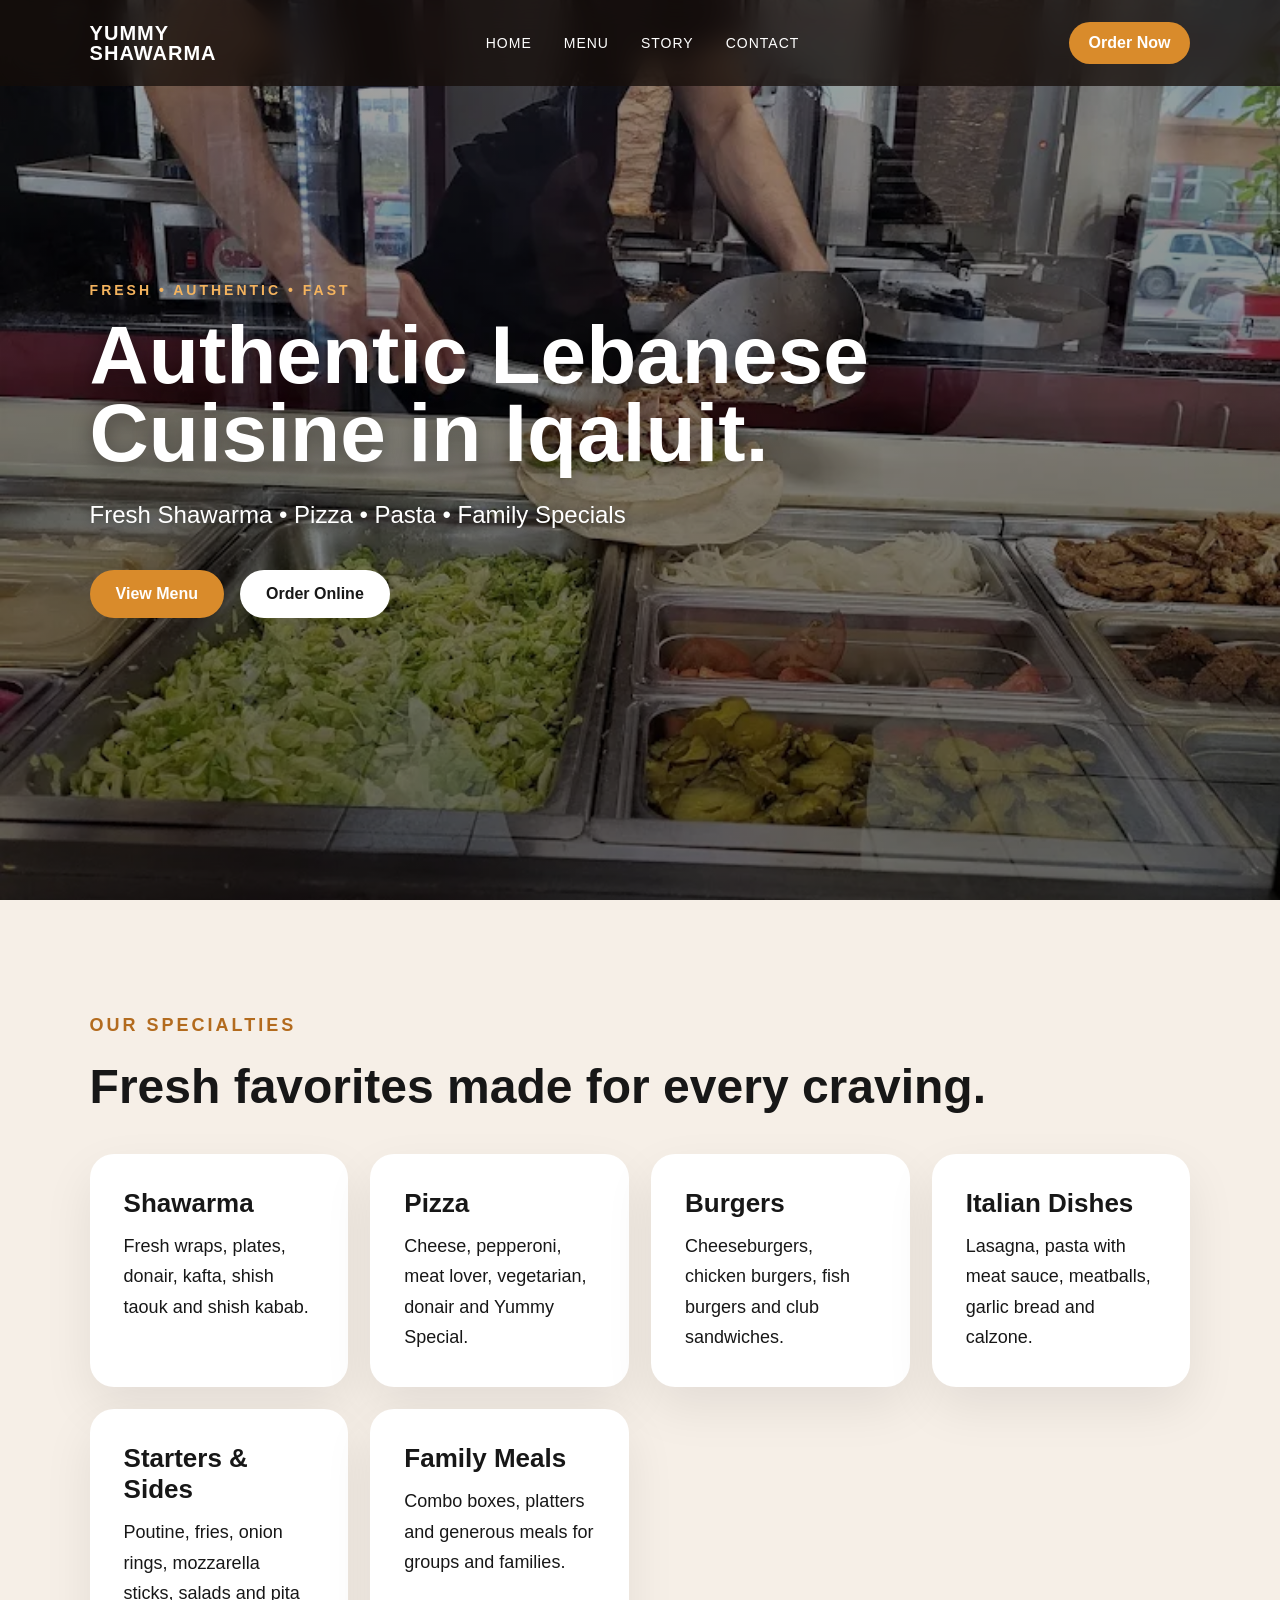
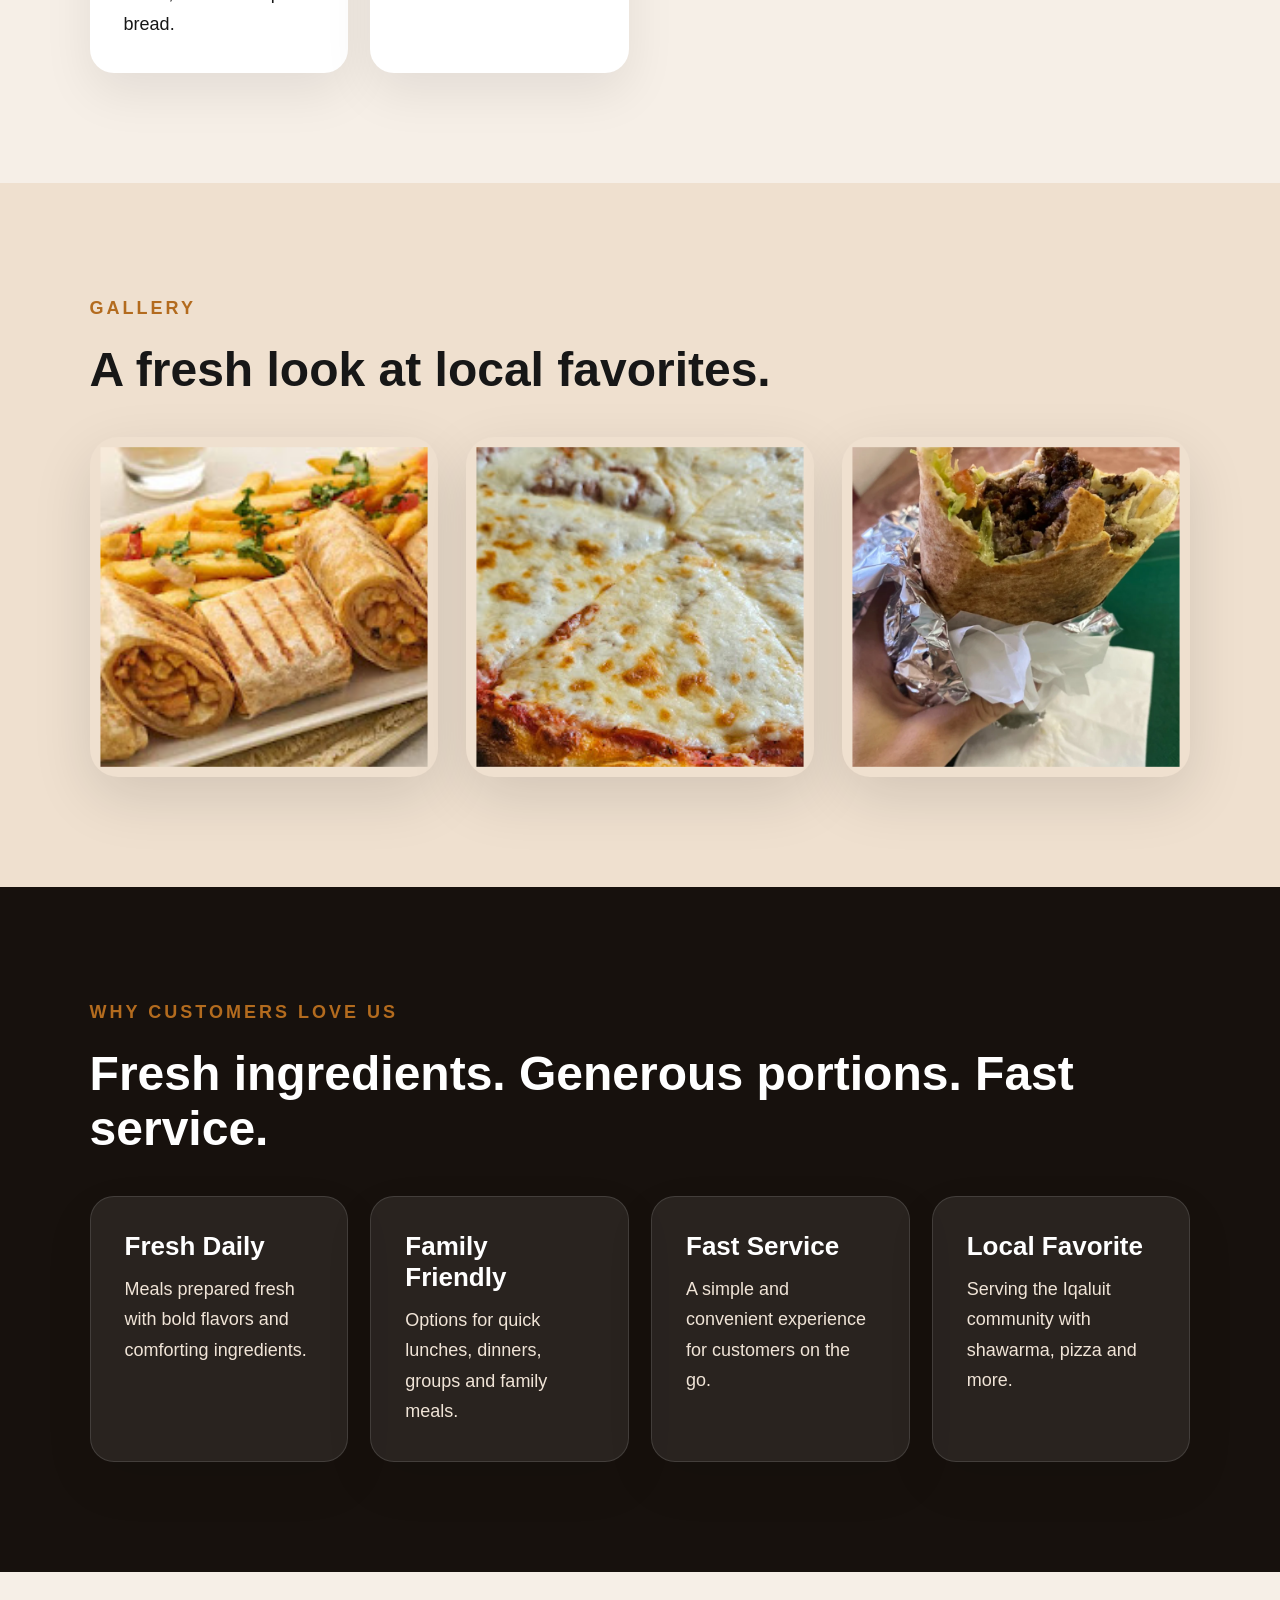
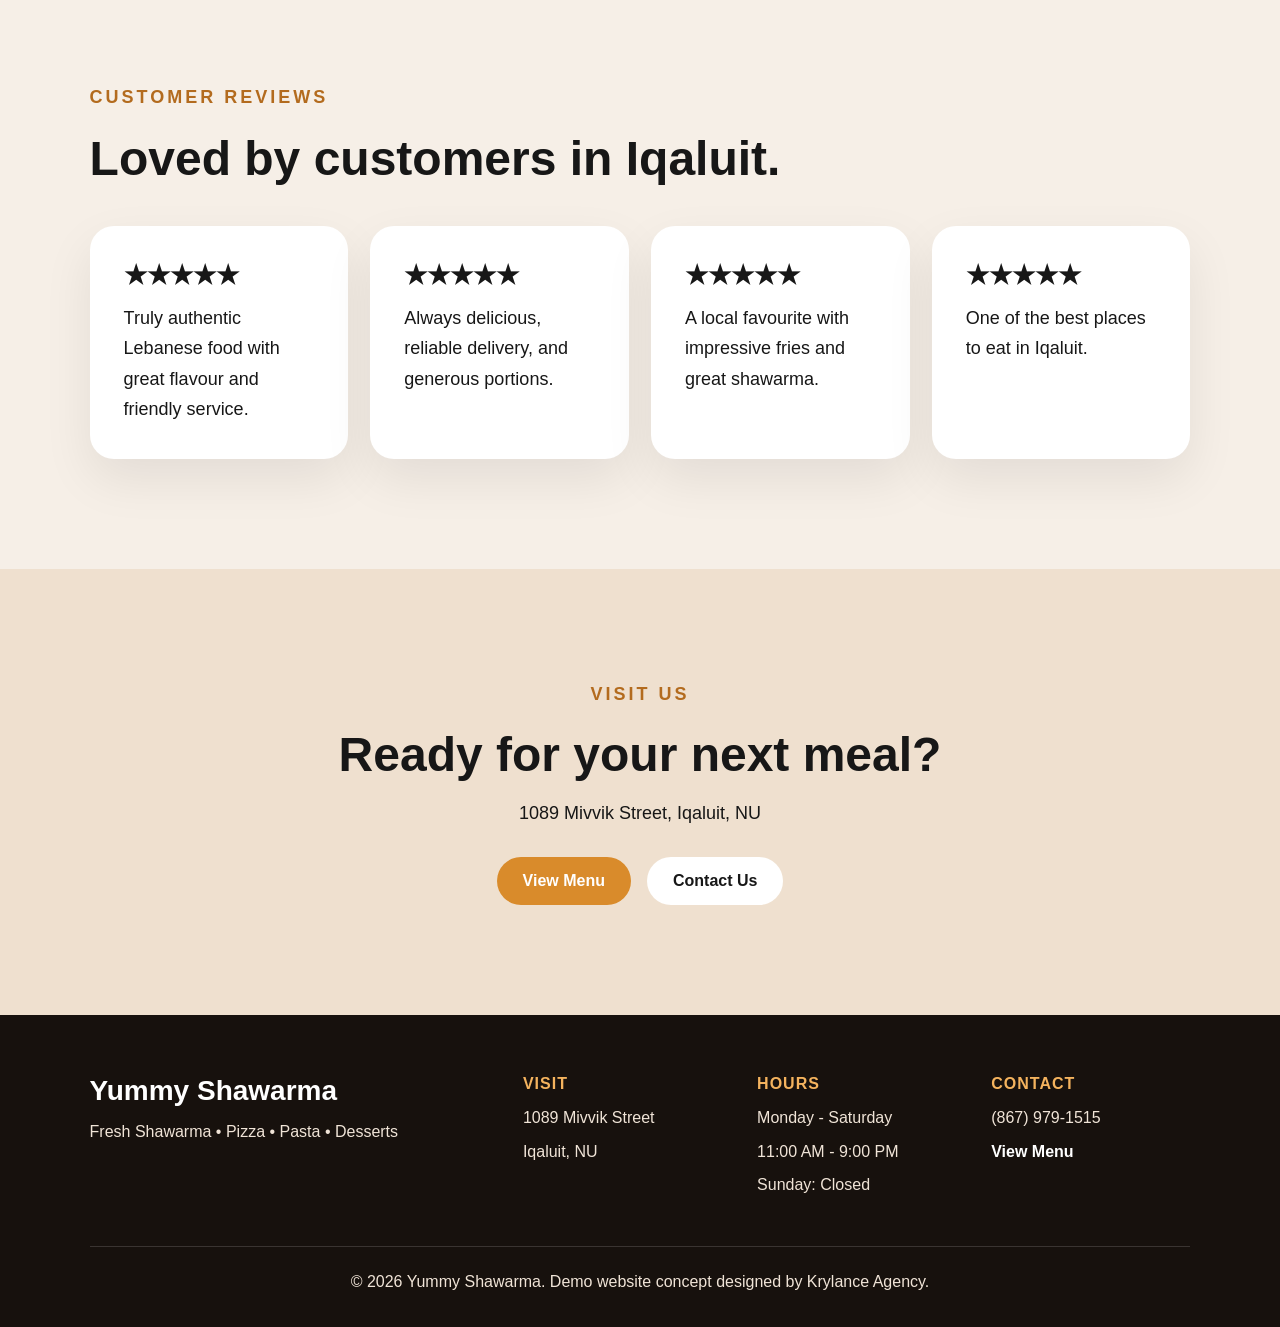
==== index.html @ 64350ca5 "Initial Yummy Shawarma Demo" ====
<!DOCTYPE html>
<html lang="en">
<head>
  <meta charset="UTF-8" />
  <meta name="viewport" content="width=device-width, initial-scale=1.0" />

  <title>Yummy Shawarma | Lebanese Cuisine in Iqaluit</title>
  <meta name="description" content="Yummy Shawarma demo website designed by Krylance Agency." />

  <link rel="stylesheet" href="style.css" />
</head>

<body>
  <header class="navbar">
    <a href="index.html" class="brand">
      <span>Yummy</span>
      <span>Shawarma</span>
    </a>

    <nav class="nav-links">
      <a href="index.html">Home</a>
      <a href="menu.html">Menu</a>
      <a href="about.html">Story</a>
      <a href="contact.html">Contact</a>
    </nav>

    <a href="contact.html" class="nav-button">Order Now</a>
  </header>

  <main>
    <section class="hero home-hero">
      <div class="hero-content">
        <p class="eyebrow">Fresh • Authentic • Fast</p>
        <h1>Authentic Lebanese Cuisine in Iqaluit.</h1>
        <p class="hero-text">Fresh Shawarma • Pizza • Pasta • Family Specials</p>

        <div class="hero-actions">
          <a href="menu.html" class="btn primary">View Menu</a>
          <a href="contact.html" class="btn secondary">Order Online</a>
        </div>
      </div>
    </section>

    <section class="section specialties">
      <p class="eyebrow dark">Our Specialties</p>
      <h2>Fresh favorites made for every craving.</h2>

      <div class="specialty-grid">
        <article class="specialty-card">
          <h3>Shawarma</h3>
          <p>Fresh wraps, plates, donair, kafta, shish taouk and shish kabab.</p>
        </article>

        <article class="specialty-card">
          <h3>Pizza</h3>
          <p>Cheese, pepperoni, meat lover, vegetarian, donair and Yummy Special.</p>
        </article>

        <article class="specialty-card">
          <h3>Burgers</h3>
          <p>Cheeseburgers, chicken burgers, fish burgers and club sandwiches.</p>
        </article>

        <article class="specialty-card">
          <h3>Italian Dishes</h3>
          <p>Lasagna, pasta with meat sauce, meatballs, garlic bread and calzone.</p>
        </article>

        <article class="specialty-card">
          <h3>Starters & Sides</h3>
          <p>Poutine, fries, onion rings, mozzarella sticks, salads and pita bread.</p>
        </article>

        <article class="specialty-card">
          <h3>Family Meals</h3>
          <p>Combo boxes, platters and generous meals for groups and families.</p>
        </article>
      </div>
    </section>

    <section class="section gallery-section">
      <p class="eyebrow dark">Gallery</p>
      <h2>A fresh look at local favorites.</h2>

      <div class="gallery-grid">
        <article class="gallery-card">
          <img src="assets/images/shawarma.jpg" alt="Shawarma">
        </article>

        <article class="gallery-card pizza-card">
          <img src="assets/images/pizza.jpg" alt="Pizza">
        </article>

        <article class="gallery-card">
          <img src="assets/images/shawarma-2.jpg" alt="Shawarma plate">
        </article>
      </div>
    </section>

    <section class="section why-section">
      <p class="eyebrow dark">Why Customers Love Us</p>
      <h2>Fresh ingredients. Generous portions. Fast service.</h2>

      <div class="specialty-grid">
        <article class="specialty-card">
          <h3>Fresh Daily</h3>
          <p>Meals prepared fresh with bold flavors and comforting ingredients.</p>
        </article>

        <article class="specialty-card">
          <h3>Family Friendly</h3>
          <p>Options for quick lunches, dinners, groups and family meals.</p>
        </article>

        <article class="specialty-card">
          <h3>Fast Service</h3>
          <p>A simple and convenient experience for customers on the go.</p>
        </article>

        <article class="specialty-card">
          <h3>Local Favorite</h3>
          <p>Serving the Iqaluit community with shawarma, pizza and more.</p>
        </article>
      </div>
    </section>

    <section class="section reviews-section">
      <p class="eyebrow dark">Customer Reviews</p>
      <h2>Loved by customers in Iqaluit.</h2>

      <div class="specialty-grid">
        <article class="specialty-card">
          <h3>★★★★★</h3>
          <p>Truly authentic Lebanese food with great flavour and friendly service.</p>
        </article>

        <article class="specialty-card">
          <h3>★★★★★</h3>
          <p>Always delicious, reliable delivery, and generous portions.</p>
        </article>

        <article class="specialty-card">
          <h3>★★★★★</h3>
          <p>A local favourite with impressive fries and great shawarma.</p>
        </article>

        <article class="specialty-card">
          <h3>★★★★★</h3>
          <p>One of the best places to eat in Iqaluit.</p>
        </article>
      </div>
    </section>

    <section class="section home-contact">
      <p class="eyebrow dark">Visit Us</p>
      <h2>Ready for your next meal?</h2>

      <p>1089 Mivvik Street, Iqaluit, NU</p>

      <div class="hero-actions contact-buttons">
        <a href="menu.html" class="btn primary">View Menu</a>
        <a href="contact.html" class="btn secondary">Contact Us</a>
      </div>
    </section>
  </main>

  <footer class="footer">
    <div class="footer-grid">
      <div>
        <h3>Yummy Shawarma</h3>
        <p>Fresh Shawarma • Pizza • Pasta • Desserts</p>
      </div>

      <div>
        <h4>Visit</h4>
        <p>1089 Mivvik Street</p>
        <p>Iqaluit, NU</p>
      </div>

      <div>
        <h4>Hours</h4>
        <p>Monday - Saturday</p>
        <p>11:00 AM - 9:00 PM</p>
        <p>Sunday: Closed</p>
      </div>

      <div>
        <h4>Contact</h4>
        <p>(867) 979-1515</p>
        <p><a href="menu.html">View Menu</a></p>
      </div>
    </div>

    <div class="footer-bottom">
      <p>© 2026 Yummy Shawarma. Demo website concept designed by Krylance Agency.</p>
    </div>
  </footer>

  <script src="script.js"></script>
</body>
</html>
---- style.css ----
* {
  margin: 0;
  padding: 0;
  box-sizing: border-box;
}

html {
  scroll-behavior: smooth;
}

body {
  font-family: Arial, sans-serif;
  background: #f6efe7;
  color: #171717;
}

.navbar {
  position: fixed;
  top: 0;
  width: 100%;
  z-index: 100;
  padding: 22px 7%;
  display: flex;
  align-items: center;
  justify-content: space-between;
  background: rgba(20, 12, 8, 0.75);
  backdrop-filter: blur(14px);
}

.brand {
  color: white;
  text-decoration: none;
  font-size: 20px;
  font-weight: 900;
  letter-spacing: 1px;
  line-height: 1;
  display: flex;
  flex-direction: column;
  text-transform: uppercase;
}

.nav-links {
  display: flex;
  gap: 32px;
}

.nav-links a {
  color: white;
  text-decoration: none;
  font-size: 14px;
  text-transform: uppercase;
  letter-spacing: 1px;
}

.nav-button {
  background: #d98b2b;
  color: white;
  text-decoration: none;
  padding: 12px 20px;
  border-radius: 999px;
  font-weight: 700;
}

.hero {
  min-height: 100vh;
  display: flex;
  align-items: center;
  padding: 0 7%;
  color: white;
}

.home-hero {
  background:
    linear-gradient(rgba(0, 0, 0, 0.35), rgba(0, 0, 0, 0.60)),
    url("assets/images/hero.jpg");
  background-size: cover;
  background-position: center;
  background-repeat: no-repeat;
}

.hero-content {
  max-width: 900px;
  position: relative;
  z-index: 2;
}

.eyebrow {
  text-transform: uppercase;
  letter-spacing: 3px;
  font-size: 14px;
  font-weight: 800;
  color: #f4b35e;
  margin-bottom: 18px;
}

.eyebrow.dark {
  color: #b36b1e;
}

.hero h1 {
  font-size: 82px;
  line-height: 0.95;
  max-width: 950px;
  margin-bottom: 24px;
  text-shadow: 0 4px 20px rgba(0,0,0,0.4);
}

.hero-text {
  font-size: 24px;
  line-height: 1.7;
  max-width: 700px;
  margin-bottom: 34px;
  text-shadow: 0 2px 10px rgba(0,0,0,0.4);
}

.hero-actions {
  display: flex;
  gap: 16px;
}

.btn {
  display: inline-block;
  text-decoration: none;
  padding: 15px 26px;
  border-radius: 999px;
  font-weight: 800;
}

.btn.primary {
  background: #d98b2b;
  color: white;
}

.btn.secondary {
  background: white;
  color: #171717;
}

.section {
  padding: 110px 7%;
}

.section h2 {
  font-size: 48px;
  margin-bottom: 22px;
}

.section p {
  font-size: 18px;
  line-height: 1.7;
}

.specialties,
.reviews-section,
.story-section,
.contact-page,
.menu-tabs-section {
  background: #f6efe7;
}

.specialty-grid {
  display: grid;
  grid-template-columns: repeat(4, 1fr);
  gap: 22px;
  margin-top: 40px;
}

.specialty-card {
  background: white;
  padding: 34px;
  border-radius: 24px;
  box-shadow: 0 20px 50px rgba(0,0,0,0.08);
}

.specialty-card h3 {
  font-size: 26px;
  margin-bottom: 12px;
}

.gallery-section {
  background: #efe0cf;
}

.gallery-grid {
  display: grid;
  grid-template-columns: repeat(3, 1fr);
  gap: 28px;
  margin-top: 40px;
}

.gallery-card {
  height: 340px;
  border-radius: 28px;
  overflow: hidden;
  background: #efe0cf;
  box-shadow: 0 20px 60px rgba(0,0,0,0.12);
}

.gallery-card img {
  width: 100%;
  height: 100%;
  object-fit: cover;
  object-position: center;
  display: block;
  transform: scale(0.94);
  transition: transform 0.4s ease;
}

.pizza-card img {
  object-fit: cover;
  object-position: center 45%;
  transform: scale(0.94);
  background: #efe0cf;
}

.gallery-card:hover img {
  transform: scale(0.98);
}

.why-section {
  background: #17110d;
  color: white;
}

.why-section .specialty-card {
  background: rgba(255,255,255,0.08);
  color: white;
  border: 1px solid rgba(255,255,255,0.12);
}

.why-section .specialty-card p {
  color: #f0e4d7;
}

.home-contact {
  background: #efe0cf;
  text-align: center;
}

.home-contact h2 {
  margin-bottom: 16px;
}

.home-contact .contact-buttons {
  justify-content: center;
  margin-top: 28px;
}

.page-hero {
  min-height: 70vh;
  padding: 140px 7% 80px;
  display: flex;
  align-items: center;
  background: #17110d;
  color: white;
}

.page-hero h1 {
  font-size: 64px;
  line-height: 1;
  max-width: 850px;
  margin-bottom: 20px;
}

.page-hero p {
  font-size: 20px;
  max-width: 650px;
}

.menu-tabs {
  display: flex;
  gap: 14px;
  flex-wrap: wrap;
  margin-bottom: 50px;
}

.tab-btn {
  border: 1px solid #d7b892;
  background: transparent;
  padding: 12px 18px;
  border-radius: 999px;
  cursor: pointer;
  font-weight: 800;
  color: #17110d;
}

.tab-btn.active {
  background: #17110d;
  color: white;
}

.menu-content {
  display: none;
}

.menu-content.active {
  display: block;
}

.menu-content h2 {
  font-size: 46px;
  margin-bottom: 30px;
}

.menu-list {
  background: white;
  border-radius: 28px;
  padding: 20px 34px;
  box-shadow: 0 20px 60px rgba(0,0,0,0.08);
}

.menu-row {
  display: flex;
  justify-content: space-between;
  gap: 30px;
  padding: 26px 0;
  border-bottom: 1px solid #ead8c4;
}

.menu-row:last-child {
  border-bottom: none;
}

.menu-row h3 {
  font-size: 24px;
  margin-bottom: 8px;
}

.menu-row p {
  color: #5f5349;
}

.menu-row span {
  font-weight: 900;
  font-size: 18px;
  white-space: nowrap;
}

.menu-row.featured {
  background: #fff7ec;
  margin: 0 -18px;
  padding: 26px 18px;
  border-radius: 18px;
}

.menu-title {
  display: flex;
  align-items: center;
  gap: 12px;
  flex-wrap: wrap;
}

.menu-title small {
  background: #d98b2b;
  color: white;
  padding: 5px 10px;
  border-radius: 999px;
  font-size: 12px;
  font-weight: 900;
  text-transform: uppercase;
  letter-spacing: 0.5px;
}

.story-content {
  max-width: 900px;
}

.story-content p {
  margin-bottom: 22px;
}

.contact-layout {
  display: grid;
  grid-template-columns: 1fr 1fr;
  gap: 30px;
  align-items: stretch;
}

.contact-card {
  background: white;
  max-width: 850px;
  padding: 44px;
  border-radius: 28px;
  box-shadow: 0 20px 60px rgba(0,0,0,0.08);
}

.contact-card h2 {
  margin-bottom: 24px;
}

.contact-card p {
  margin-bottom: 14px;
}

.contact-actions {
  margin-top: 28px;
  display: flex;
  gap: 16px;
}

.map-card {
  background: #17110d;
  color: white;
  min-height: 420px;
  border-radius: 28px;
  overflow: hidden;
}

.map-card iframe {
  width: 100%;
  height: 100%;
  border: 0;
}

.footer {
  background: #17110d;
  color: white;
  padding: 60px 7% 25px;
  width: 100%;
}

.footer-grid {
  display: grid;
  grid-template-columns: 2fr 1fr 1fr 1fr;
  gap: 35px;
  margin-bottom: 40px;
}

.footer h3 {
  font-size: 28px;
  margin-bottom: 12px;
}

.footer h4 {
  color: #f4b35e;
  margin-bottom: 12px;
  font-size: 16px;
  text-transform: uppercase;
  letter-spacing: 1px;
}

.footer p {
  color: #f0e4d7;
  margin-bottom: 8px;
  line-height: 1.6;
}

.footer a {
  color: white;
  text-decoration: none;
  font-weight: 800;
}

.footer-bottom {
  border-top: 1px solid rgba(255,255,255,0.15);
  padding-top: 22px;
  text-align: center;
}

@media (max-width: 900px) {
  .nav-links {
    display: none;
  }

  .hero {
    padding-top: 100px;
  }

  .hero h1 {
    font-size: 42px;
  }

  .hero-text {
    font-size: 19px;
  }

  .hero-actions {
    flex-direction: column;
  }

  .hero-actions .btn {
    text-align: center;
  }

  .page-hero h1 {
    font-size: 44px;
  }

  .section h2 {
    font-size: 36px;
  }

  .specialty-grid,
  .gallery-grid {
    grid-template-columns: 1fr;
  }

  .gallery-card {
    height: 280px;
  }

  .menu-row {
    flex-direction: column;
    gap: 10px;
  }

  .contact-layout {
    grid-template-columns: 1fr;
  }

  .contact-actions {
    flex-direction: column;
  }

  .contact-actions .btn {
    text-align: center;
  }

  .footer-grid {
    grid-template-columns: 1fr;
  }
}
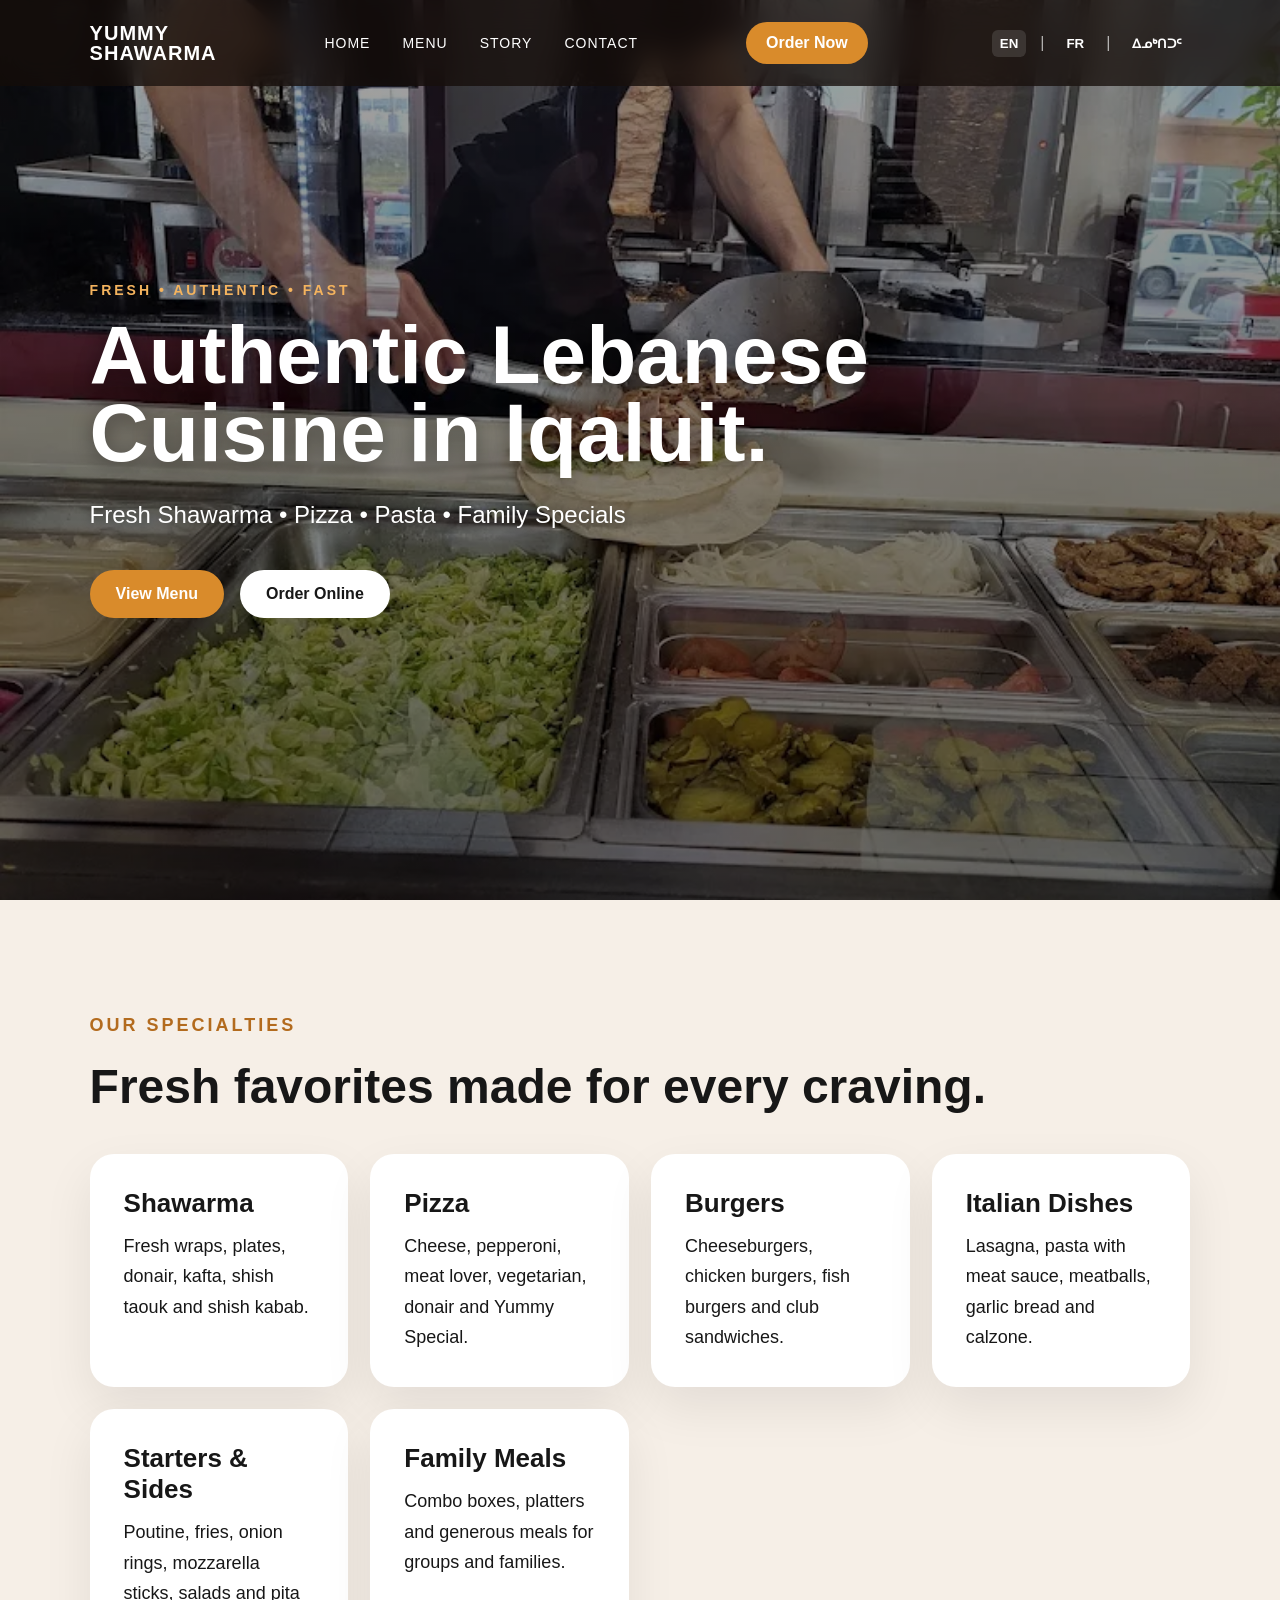
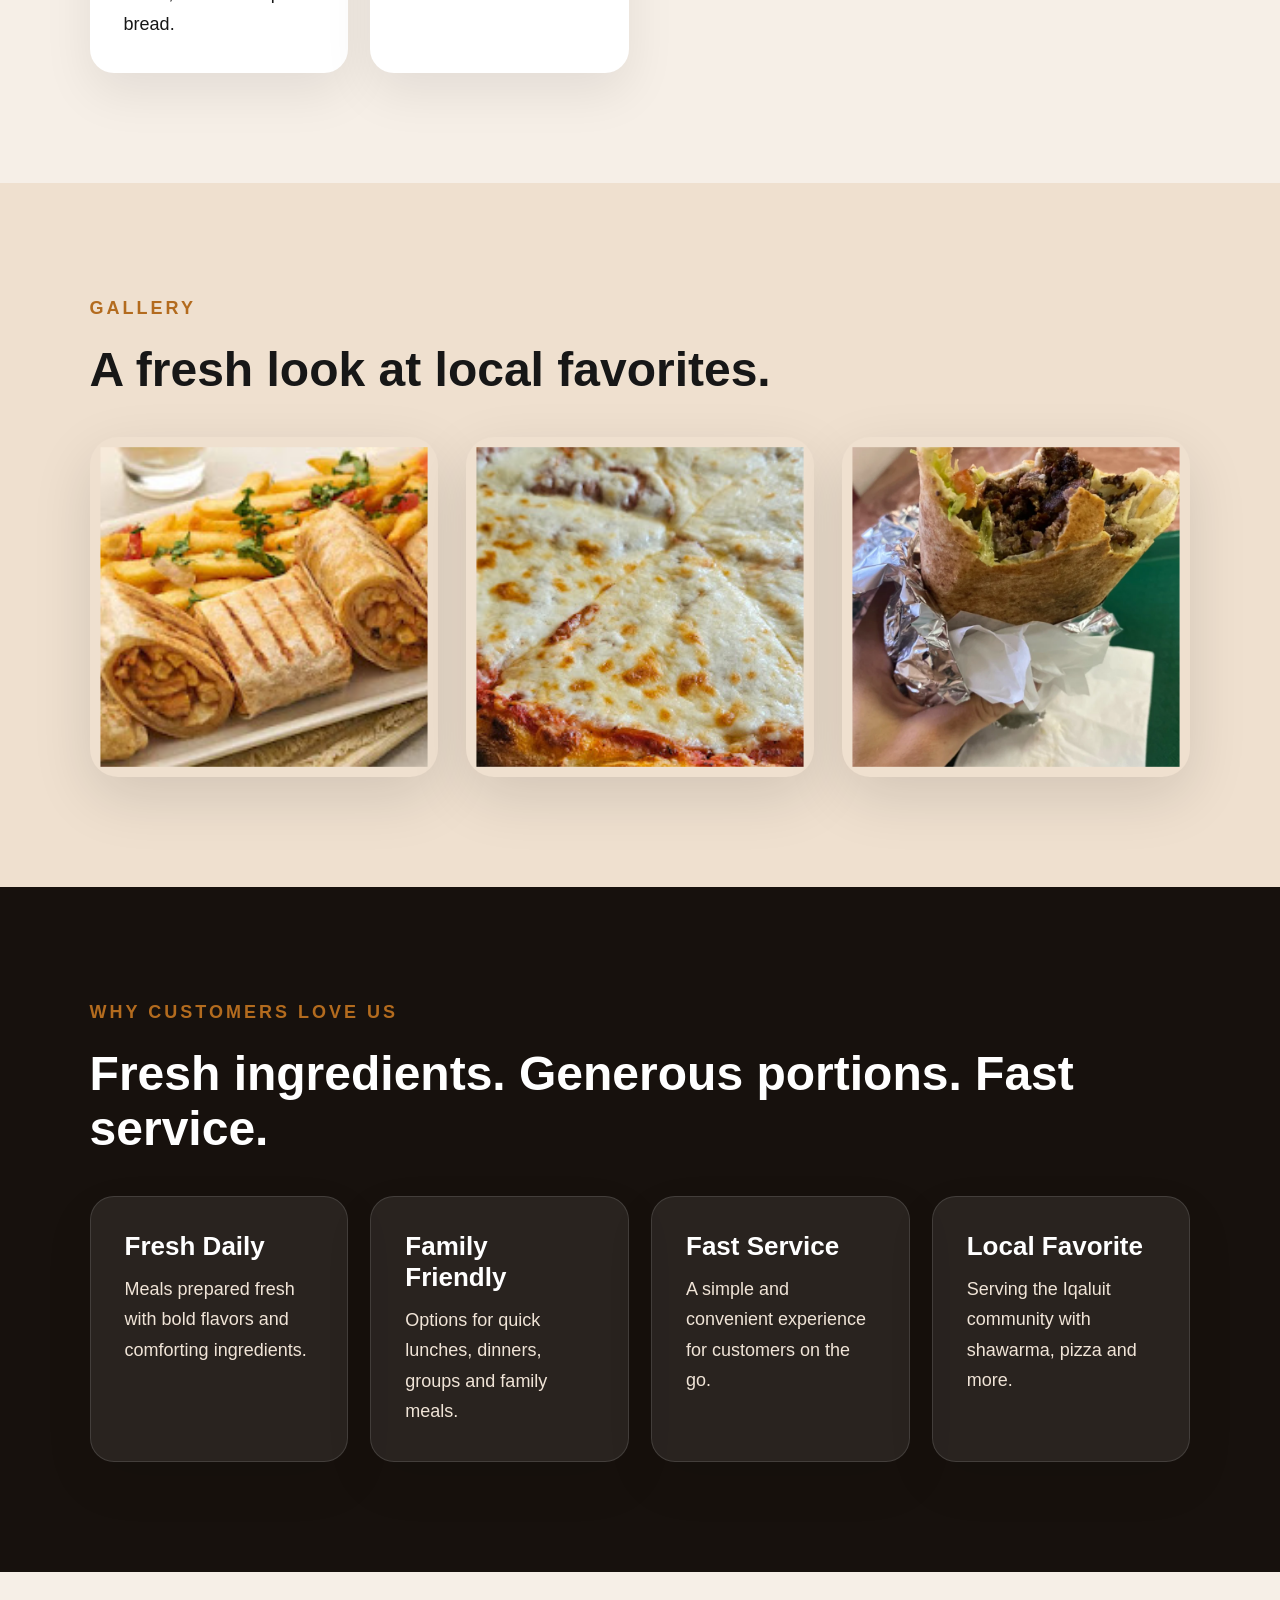
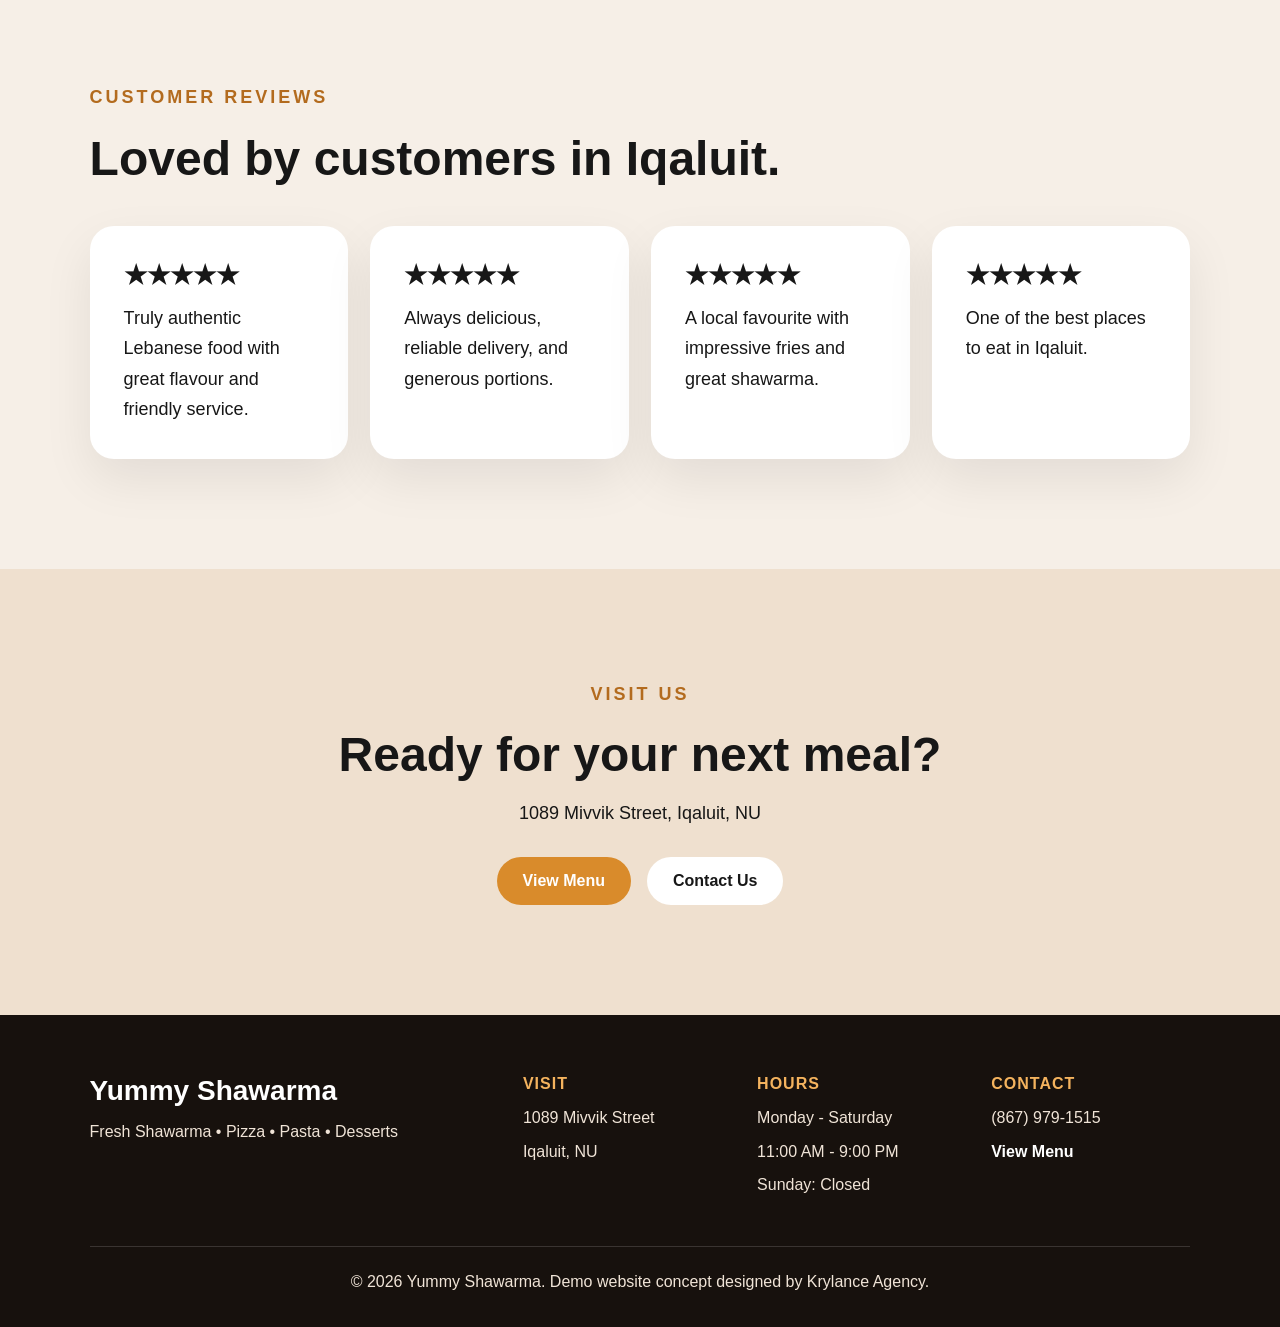
==== commit 5d433b28: "Complete iu translation dictionary and fix script.js syntax" ====
--- a/index.html
+++ b/index.html
@@ -4,7 +4,7 @@
   <meta charset="UTF-8" />
   <meta name="viewport" content="width=device-width, initial-scale=1.0" />
 
-  <title>Yummy Shawarma | Lebanese Cuisine in Iqaluit</title>
+  <title data-i18n="title.home">Yummy Shawarma | Lebanese Cuisine in Iqaluit</title>
   <meta name="description" content="Yummy Shawarma demo website designed by Krylance Agency." />
 
   <link rel="stylesheet" href="style.css" />
@@ -18,62 +18,69 @@
     </a>
 
     <nav class="nav-links">
-      <a href="index.html">Home</a>
-      <a href="menu.html">Menu</a>
-      <a href="about.html">Story</a>
-      <a href="contact.html">Contact</a>
+      <a href="index.html" data-i18n="nav.home">Home</a>
+      <a href="menu.html" data-i18n="nav.menu">Menu</a>
+      <a href="about.html" data-i18n="nav.story">Story</a>
+      <a href="contact.html" data-i18n="nav.contact">Contact</a>
     </nav>
 
-    <a href="contact.html" class="nav-button">Order Now</a>
+    <a href="contact.html" class="nav-button" data-i18n="nav.order">Order Now</a>
+    <div class="lang-switch" aria-label="Language switcher">
+      <button class="lang" data-lang="en">EN</button>
+      <span class="lang-sep">|</span>
+      <button class="lang" data-lang="fr">FR</button>
+      <span class="lang-sep">|</span>
+      <button class="lang" data-lang="iu">ᐃᓄᒃᑎᑐᑦ</button>
+    </div>
   </header>
 
   <main>
     <section class="hero home-hero">
       <div class="hero-content">
-        <p class="eyebrow">Fresh • Authentic • Fast</p>
-        <h1>Authentic Lebanese Cuisine in Iqaluit.</h1>
-        <p class="hero-text">Fresh Shawarma • Pizza • Pasta • Family Specials</p>
+        <p class="eyebrow" data-i18n="home.eyebrow">Fresh • Authentic • Fast</p>
+        <h1 data-i18n="home.h1">Authentic Lebanese Cuisine in Iqaluit.</h1>
+        <p class="hero-text" data-i18n="home.text">Fresh Shawarma • Pizza • Pasta • Family Specials</p>
 
         <div class="hero-actions">
-          <a href="menu.html" class="btn primary">View Menu</a>
-          <a href="contact.html" class="btn secondary">Order Online</a>
+          <a href="menu.html" class="btn primary" data-i18n="home.viewMenu">View Menu</a>
+          <a href="contact.html" class="btn secondary" data-i18n="home.orderOnline">Order Online</a>
         </div>
       </div>
     </section>
 
     <section class="section specialties">
-      <p class="eyebrow dark">Our Specialties</p>
-      <h2>Fresh favorites made for every craving.</h2>
+      <p class="eyebrow dark" data-i18n="specialties.eyebrow">Our Specialties</p>
+      <h2 data-i18n="specialties.h2">Fresh favorites made for every craving.</h2>
 
       <div class="specialty-grid">
         <article class="specialty-card">
-          <h3>Shawarma</h3>
-          <p>Fresh wraps, plates, donair, kafta, shish taouk and shish kabab.</p>
-        </article>
-
-        <article class="specialty-card">
-          <h3>Pizza</h3>
-          <p>Cheese, pepperoni, meat lover, vegetarian, donair and Yummy Special.</p>
-        </article>
-
-        <article class="specialty-card">
-          <h3>Burgers</h3>
-          <p>Cheeseburgers, chicken burgers, fish burgers and club sandwiches.</p>
-        </article>
-
-        <article class="specialty-card">
-          <h3>Italian Dishes</h3>
-          <p>Lasagna, pasta with meat sauce, meatballs, garlic bread and calzone.</p>
-        </article>
-
-        <article class="specialty-card">
-          <h3>Starters & Sides</h3>
-          <p>Poutine, fries, onion rings, mozzarella sticks, salads and pita bread.</p>
-        </article>
-
-        <article class="specialty-card">
-          <h3>Family Meals</h3>
-          <p>Combo boxes, platters and generous meals for groups and families.</p>
+          <h3 data-i18n="spec.shawarma.title">Shawarma</h3>
+          <p data-i18n="spec.shawarma.text">Fresh wraps, plates, donair, kafta, shish taouk and shish kabab.</p>
+        </article>
+
+        <article class="specialty-card">
+          <h3 data-i18n="spec.pizza.title">Pizza</h3>
+          <p data-i18n="spec.pizza.text">Cheese, pepperoni, meat lover, vegetarian, donair and Yummy Special.</p>
+        </article>
+
+        <article class="specialty-card">
+          <h3 data-i18n="spec.burgers.title">Burgers</h3>
+          <p data-i18n="spec.burgers.text">Cheeseburgers, chicken burgers, fish burgers and club sandwiches.</p>
+        </article>
+
+        <article class="specialty-card">
+          <h3 data-i18n="spec.italian.title">Italian Dishes</h3>
+          <p data-i18n="spec.italian.text">Lasagna, pasta with meat sauce, meatballs, garlic bread and calzone.</p>
+        </article>
+
+        <article class="specialty-card">
+          <h3 data-i18n="spec.sides.title">Starters & Sides</h3>
+          <p data-i18n="spec.sides.text">Poutine, fries, onion rings, mozzarella sticks, salads and pita bread.</p>
+        </article>
+
+        <article class="specialty-card">
+          <h3 data-i18n="spec.family.title">Family Meals</h3>
+          <p data-i18n="spec.family.text">Combo boxes, platters and generous meals for groups and families.</p>
         </article>
       </div>
     </section>
@@ -125,28 +132,28 @@
     </section>
 
     <section class="section reviews-section">
-      <p class="eyebrow dark">Customer Reviews</p>
-      <h2>Loved by customers in Iqaluit.</h2>
+      <p class="eyebrow dark" data-i18n="reviews.eyebrow">Customer Reviews</p>
+      <h2 data-i18n="reviews.h2">Loved by customers in Iqaluit.</h2>
 
       <div class="specialty-grid">
         <article class="specialty-card">
           <h3>★★★★★</h3>
-          <p>Truly authentic Lebanese food with great flavour and friendly service.</p>
-        </article>
-
-        <article class="specialty-card">
-          <h3>★★★★★</h3>
-          <p>Always delicious, reliable delivery, and generous portions.</p>
-        </article>
-
-        <article class="specialty-card">
-          <h3>★★★★★</h3>
-          <p>A local favourite with impressive fries and great shawarma.</p>
-        </article>
-
-        <article class="specialty-card">
-          <h3>★★★★★</h3>
-          <p>One of the best places to eat in Iqaluit.</p>
+          <p data-i18n="reviews.r1">Truly authentic Lebanese food with great flavour and friendly service.</p>
+        </article>
+
+        <article class="specialty-card">
+          <h3>★★★★★</h3>
+          <p data-i18n="reviews.r2">Always delicious, reliable delivery, and generous portions.</p>
+        </article>
+
+        <article class="specialty-card">
+          <h3>★★★★★</h3>
+          <p data-i18n="reviews.r3">A local favourite with impressive fries and great shawarma.</p>
+        </article>
+
+        <article class="specialty-card">
+          <h3>★★★★★</h3>
+          <p data-i18n="reviews.r4">One of the best places to eat in Iqaluit.</p>
         </article>
       </div>
     </section>
@@ -192,7 +199,7 @@
     </div>
 
     <div class="footer-bottom">
-      <p>© 2026 Yummy Shawarma. Demo website concept designed by Krylance Agency.</p>
+      <p data-i18n="footer.copy">© 2026 Yummy Shawarma. Demo website concept designed by Krylance Agency.</p>
     </div>
   </footer>
 
--- a/style.css
+++ b/style.css
@@ -398,6 +398,37 @@
   gap: 16px;
 }
 
+/* Language switcher (minimal styling) */
+.lang-switch {
+  display: flex;
+  align-items: center;
+  gap: 8px;
+  margin-left: 16px;
+}
+
+.lang-switch .lang {
+  background: transparent;
+  color: white;
+  border: none;
+  font-weight: 800;
+  cursor: pointer;
+  padding: 6px 8px;
+  border-radius: 6px;
+}
+
+.lang-switch .lang-sep {
+  color: rgba(255,255,255,0.65);
+  margin: 0 6px;
+}
+
+.lang.active {
+  background: rgba(255,255,255,0.12);
+}
+
+@media (max-width: 720px) {
+  .lang-switch { display: none; }
+}
+
 .map-card {
   background: #17110d;
   color: white;
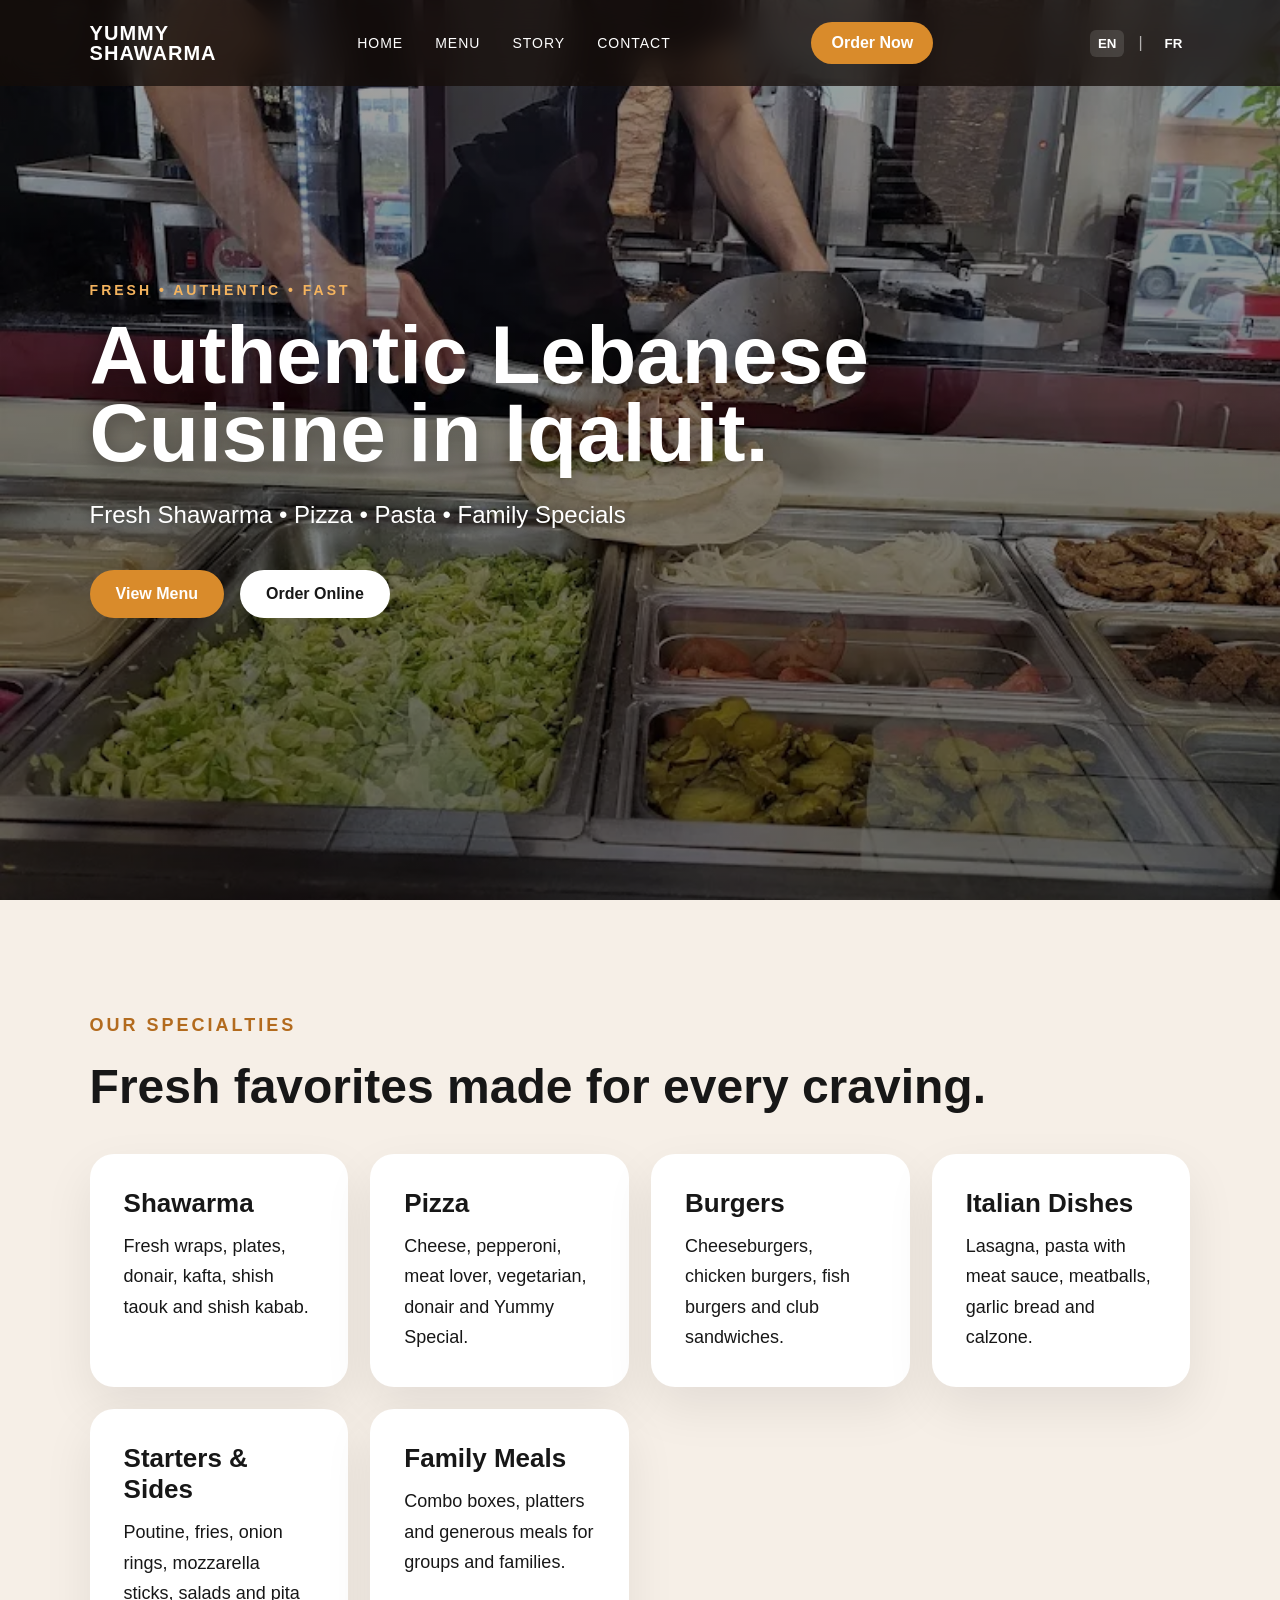
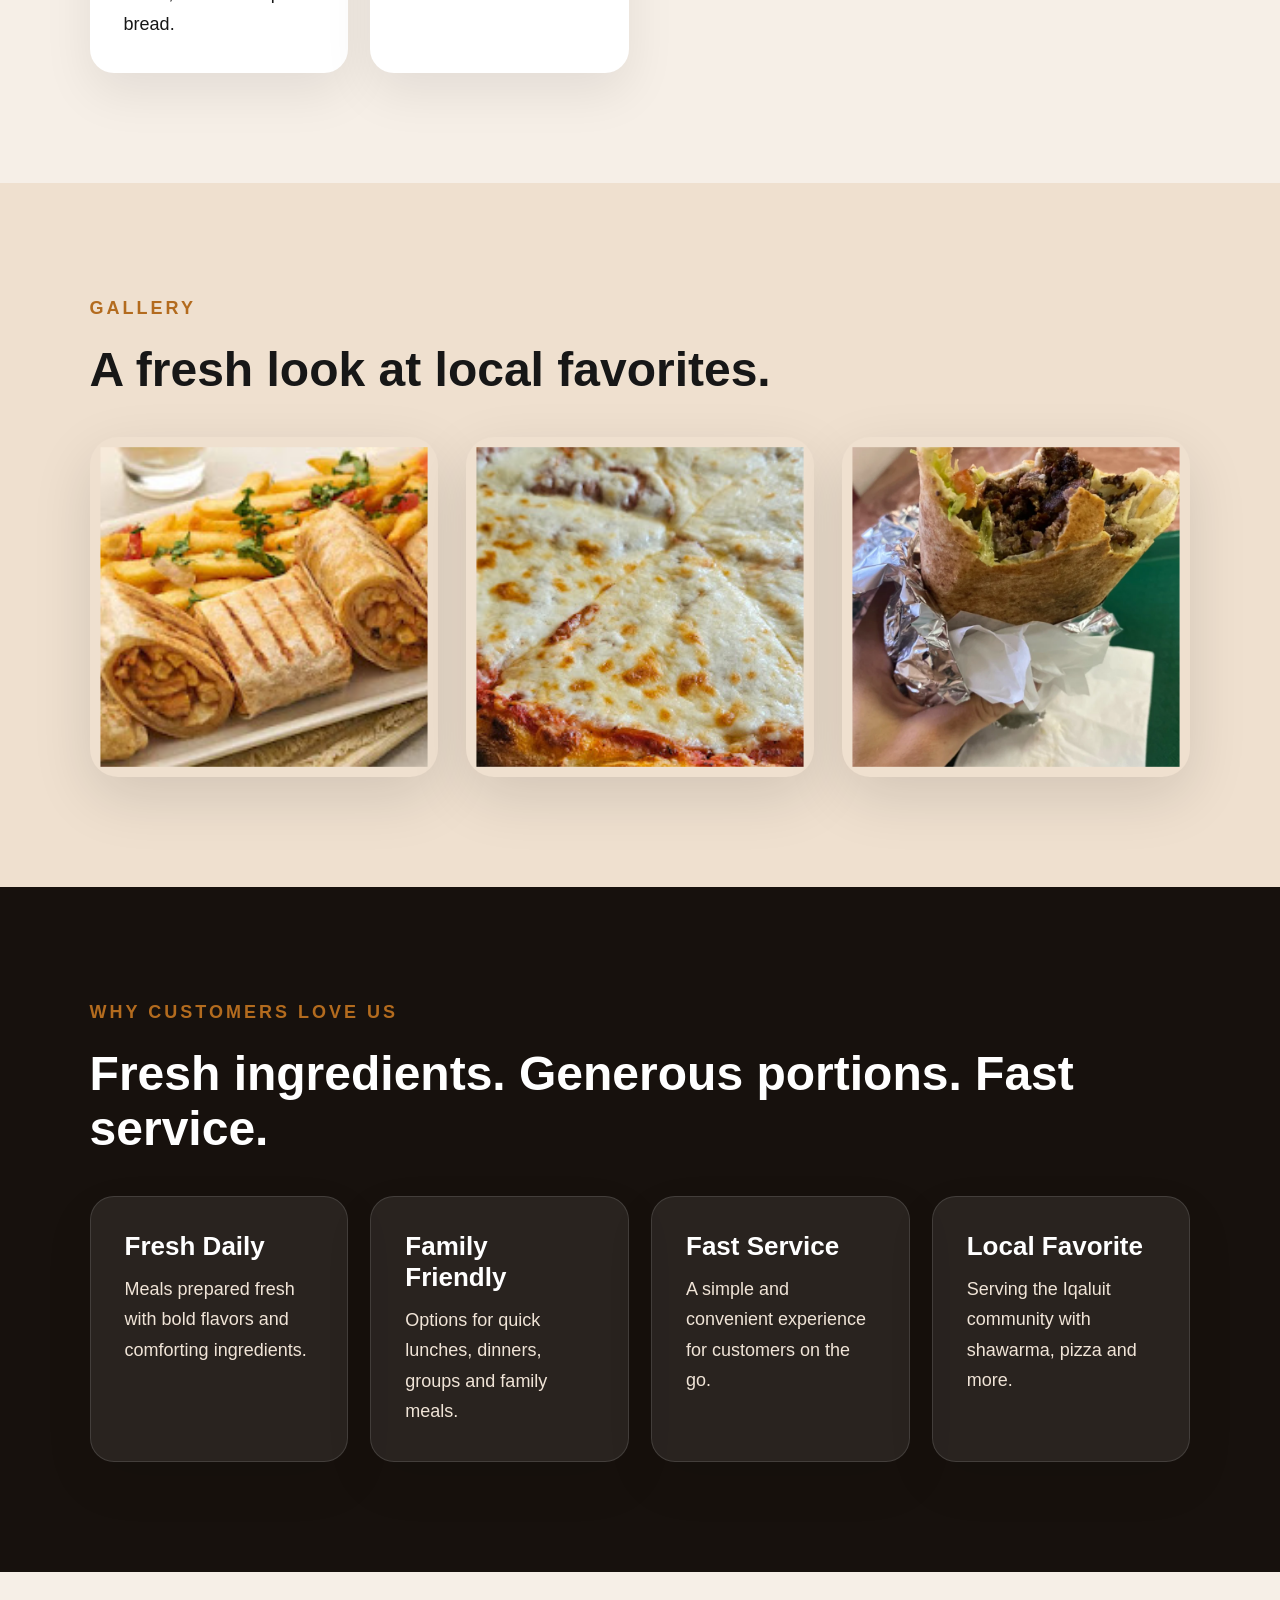
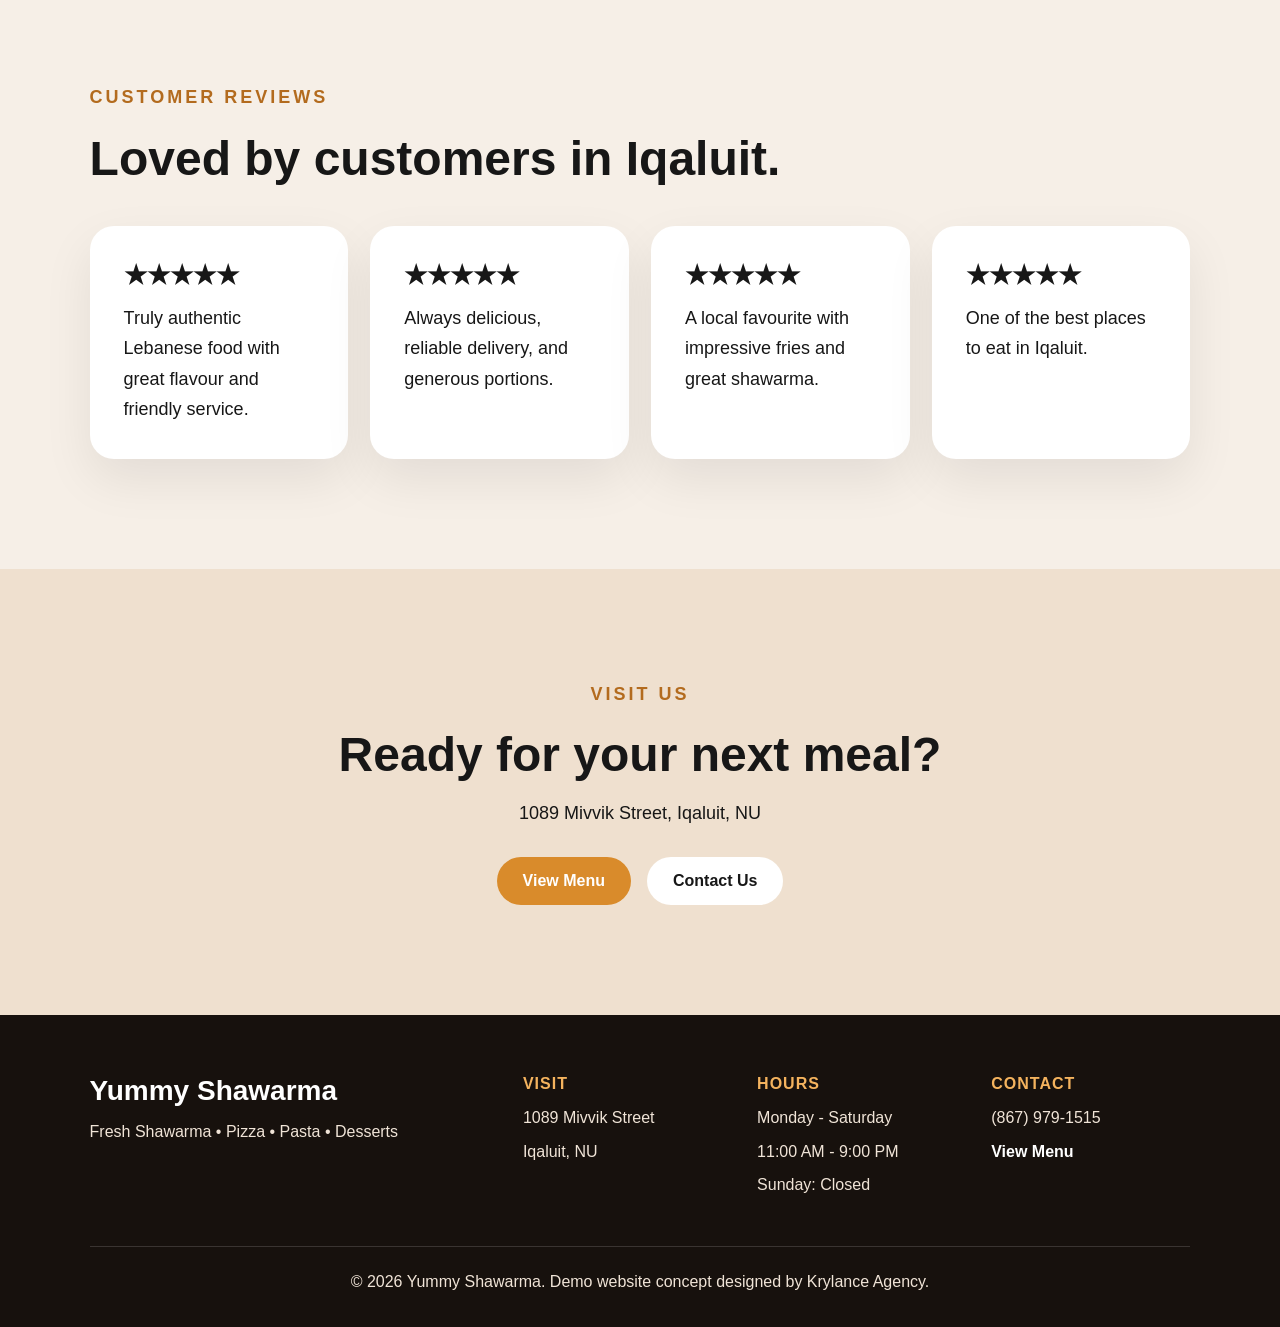
==== commit 46ee3bb5: "Remove Inuktitut: keep only EN and FR languages" ====
--- a/index.html
+++ b/index.html
@@ -29,8 +29,6 @@
       <button class="lang" data-lang="en">EN</button>
       <span class="lang-sep">|</span>
       <button class="lang" data-lang="fr">FR</button>
-      <span class="lang-sep">|</span>
-      <button class="lang" data-lang="iu">ᐃᓄᒃᑎᑐᑦ</button>
     </div>
   </header>
 
